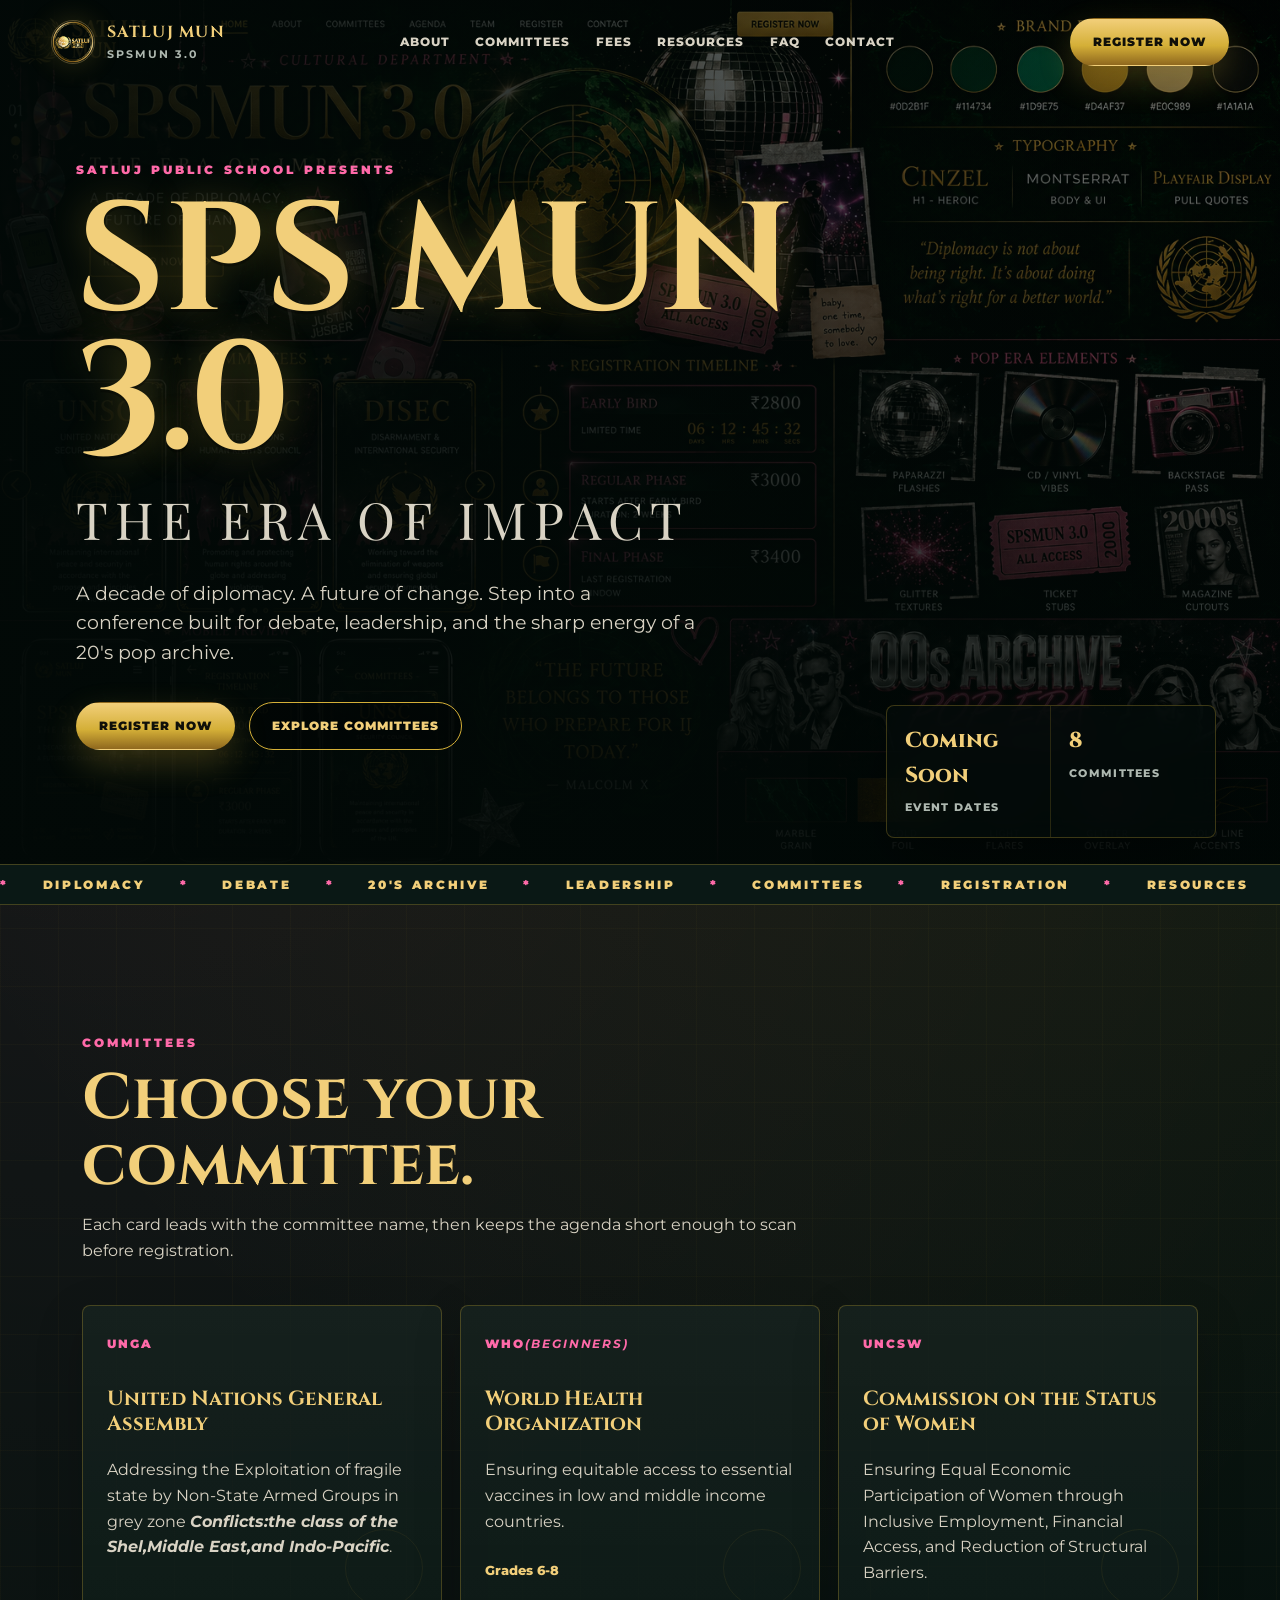
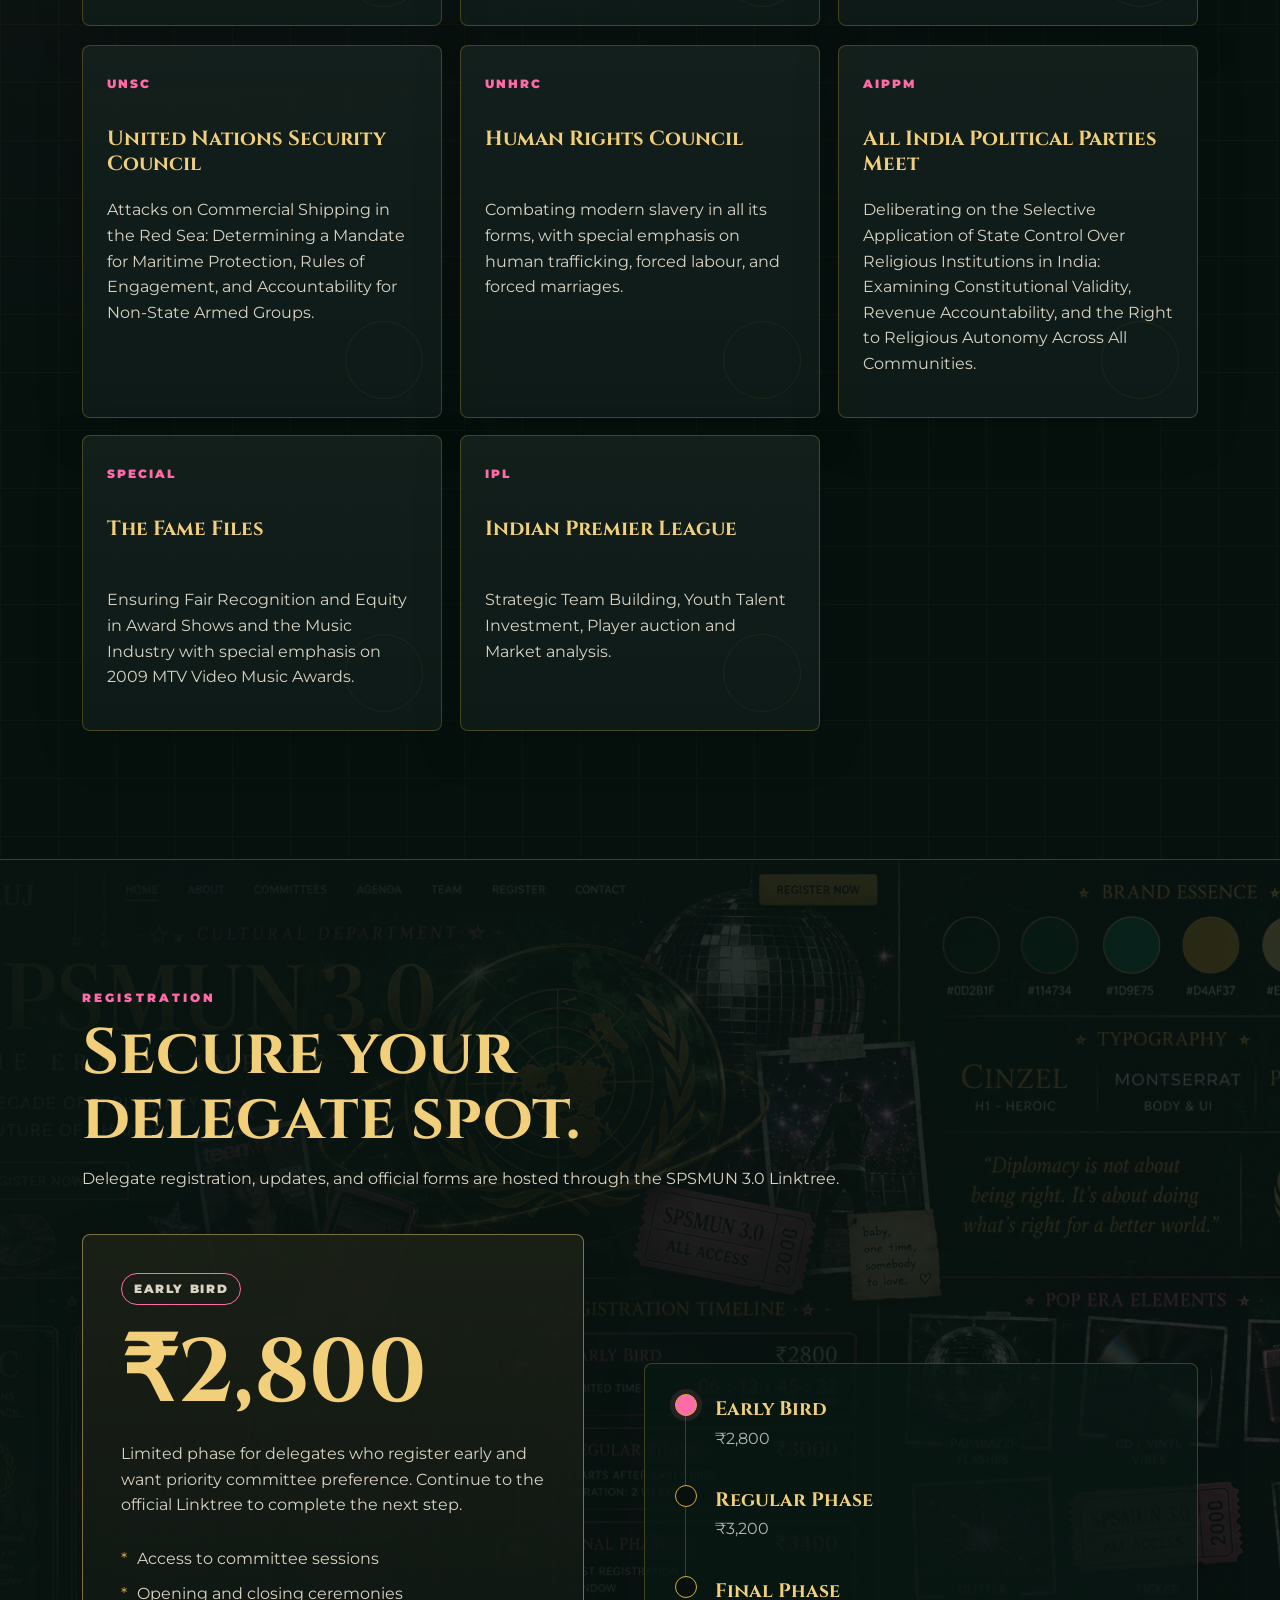
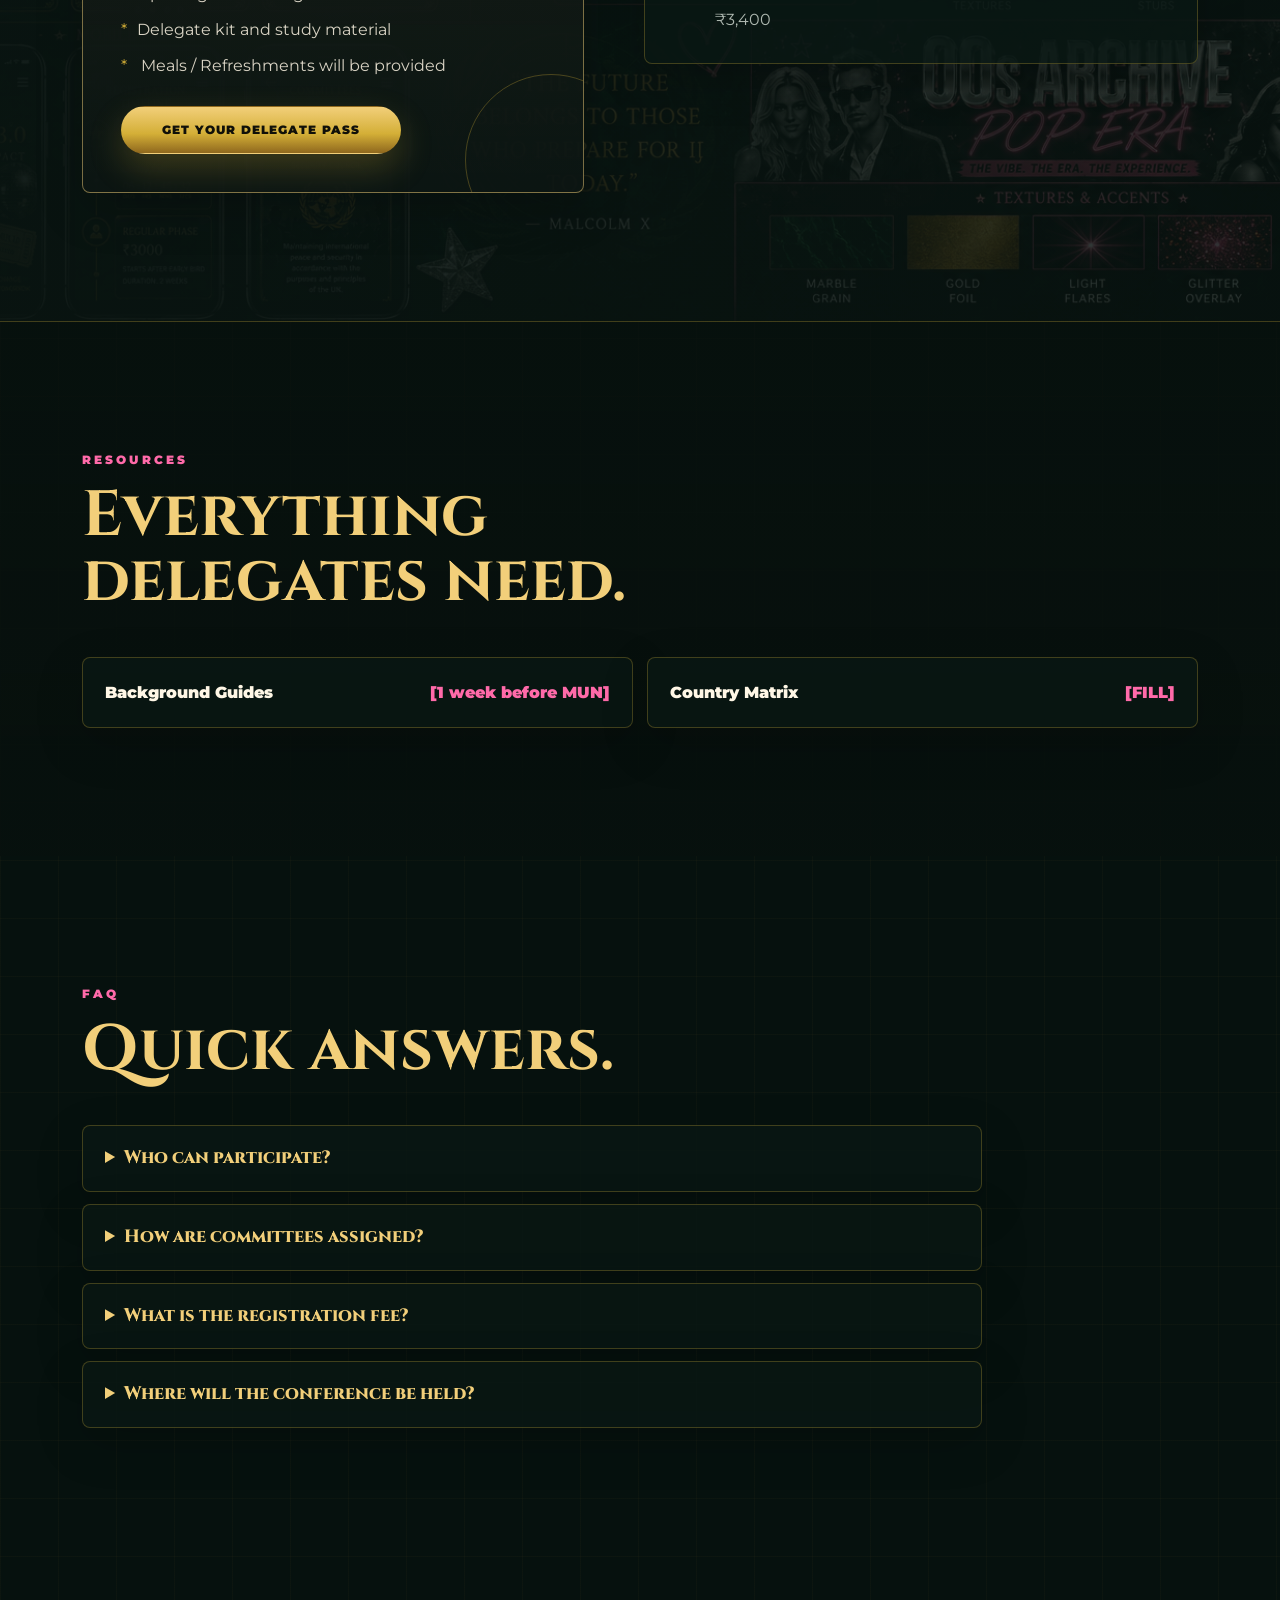
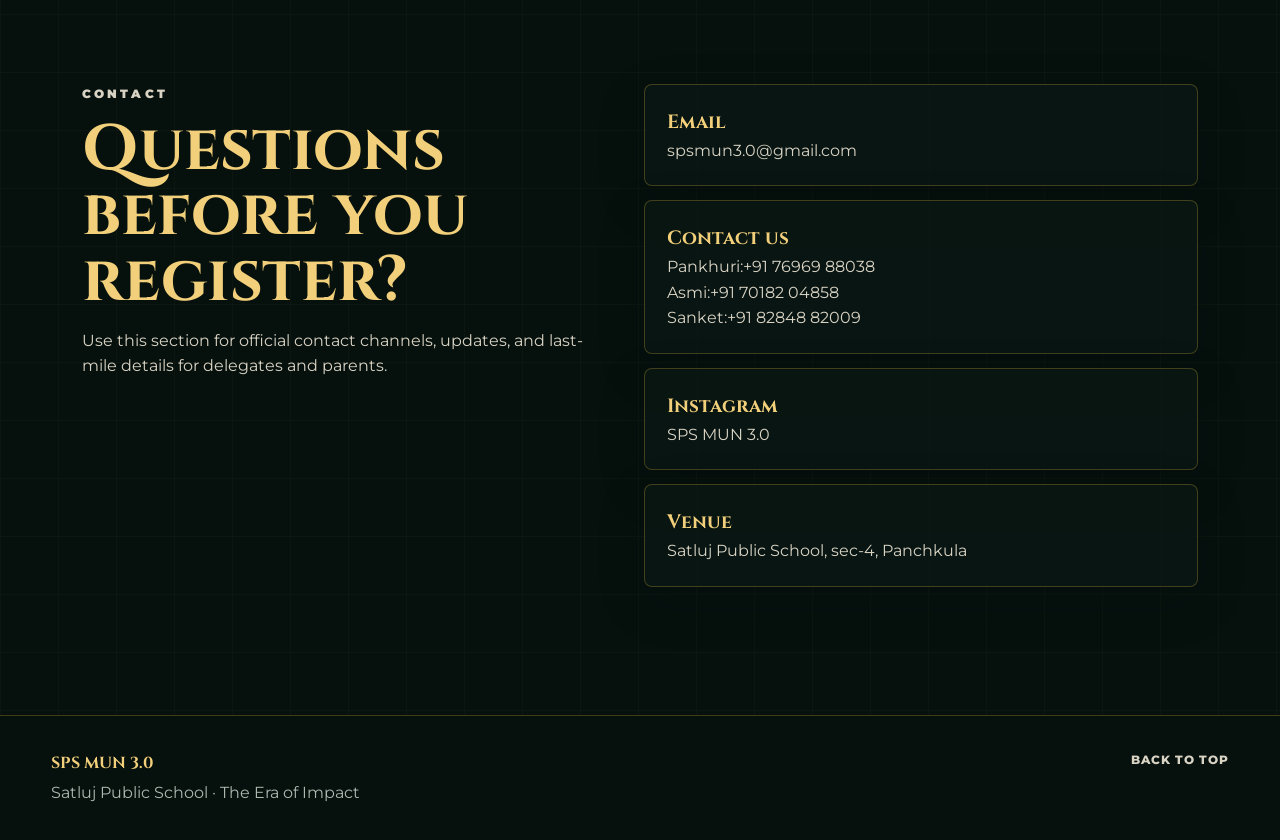
==== index.html @ 3427bebf "Add files via upload" ====
<!DOCTYPE html>
<html lang="en">
<head>
  <meta charset="UTF-8">
  <meta name="viewport" content="width=device-width, initial-scale=1.0">
  <meta name="description" content="Register for SPS MUN 3.0 through the official SPSMUN Linktree.">
  <title>SPS MUN 3.0 | Satluj Public School</title>
  <link rel="preconnect" href="https://fonts.googleapis.com">
  <link rel="preconnect" href="https://fonts.gstatic.com" crossorigin>
  <link href="https://fonts.googleapis.com/css2?family=Cinzel:wght@500;600;700;800&family=Montserrat:wght@400;500;600;700;800&family=Playfair+Display:wght@600;700&display=swap" rel="stylesheet">
  <link rel="stylesheet" href="styles.css">
</head>
<body>
  

  <header class="site-header" data-header>
    <a class="brand" href="#home" aria-label="SPS MUN 3.0 home">
      <img src="assets/a1.png" alt="Satluj MUN crest" width="44" height="44">
      <span>
        <strong>Satluj MUN</strong>
        <small>SPSMUN 3.0</small>
      </span>
    </a>

    <nav class="desktop-nav" aria-label="Primary navigation">
      <a href="#about">About</a>
      <a href="#committees">Committees</a>
      <a href="#registration">Fees</a>
      
      <a href="#resources">Resources</a>
      <a href="#faq">FAQ</a>
      <a href="#contact">Contact</a>
    </nav>

    <a class="nav-cta" href="index2.html">Register Now</a>

    <button class="menu-toggle" type="button" aria-expanded="false" aria-controls="mobile-menu" data-menu-toggle>
      <span></span>
      <span></span>
      <span></span>
      <span class="sr-only">Open menu</span>
    </button>
  </header>

  <nav class="mobile-menu" id="mobile-menu" aria-label="Mobile navigation" data-mobile-menu>
    <a href="#home">Home</a>
    <a href="#about">About</a>
    <a href="#committees">Committees</a>
    <a href="https://linktr.ee/SPSMUN3.0">Register</a>
    <a href="#resources">Resources</a>
    <a href="#faq">FAQ</a>
    <a href="#contact">Contact</a>
  </nav>

  <main id="main">
    <section class="hero" id="home" aria-labelledby="hero-title">
      <img class="hero-bg" src="assets/ChatGPT Image May 15, 2026, 10_53_20 AM (1).png" alt="SPS MUN 3.0 dark emerald, gold, and pop-era visual direction board.">
      <div class="hero-shade"></div>
      <div class="hero-content reveal">
        <p class="eyebrow">Satluj Public School presents</p>
        <h1 id="hero-title">SPS MUN 3.0</h1>
        <p class="hero-kicker">The Era of Impact</p>
        <p class="hero-copy">A decade of diplomacy. A future of change. Step into a conference built for debate, leadership, and the sharp energy of a 20's pop archive.</p>
        <div class="hero-actions" aria-label="Primary actions">
          <a class="btn btn-primary" href="index2.html">Register Now</a>
          <a class="btn btn-secondary" href="#committees">Explore Committees</a>
        </div>
      </div>

      <div class="hero-panel" aria-label="Event snapshot">
        <div>
          <span>Coming Soon</span>
          <small>Event Dates</small>
        </div>
        <div>
          <span>8</span>
          <small>Committees</small>
        </div>
      </div>
    </section>

    <section class="ticker" aria-label="Event highlights">
      <div class="ticker-track">
        <span>Diplomacy</span>
        <span>Debate</span>
        <span>20's Archive</span>
        <span>Leadership</span>
        <span>Committees</span>
        <span>Registration</span>
        <span>Resources</span>
        <span>Satluj Public School</span>
      </div>
    </section>

 
    

    <section class="section" id="committees">
      <div class="section-heading reveal">
        <p class="eyebrow">Committees</p>
        <h2>Choose your committee.</h2>
        <p>Each card leads with the committee name, then keeps the agenda short enough to scan before registration.</p>
      </div>

      <div class="committee-grid">
        <article class="committee-card reveal">
          <span>UNGA</span>
          <h3>United Nations General Assembly</h3>
          <p>Addressing the Exploitation of fragile state by Non-State Armed Groups in grey zone <b><em>Conflicts:the class of the Shel,Middle East,and Indo-Pacific</em></b>.</p>
        </article>
        <article class="committee-card reveal">
          <span>WHO <b><em>(Beginners)</em></b></span>
          <h3>World Health Organization</h3>
          <p>Ensuring equitable access to essential vaccines in low and middle income countries.</p>
          <small>Grades 6-8</small>
        </article>
        <article class="committee-card reveal">
          <span>UNCSW</span>
          <h3>Commission on the Status of Women</h3>
          <p>Ensuring Equal Economic Participation of Women through Inclusive Employment, Financial Access, and Reduction of Structural Barriers.</p>
        </article>
        <article class="committee-card reveal">
          <span>UNSC</span>
          <h3>United Nations Security Council</h3>
          <p>Attacks on Commercial Shipping in the Red Sea: Determining a Mandate for Maritime Protection, Rules of Engagement, and Accountability for Non-State Armed Groups.</p>
        </article>
        <article class="committee-card reveal">
          <span>UNHRC</span>
          <h3>Human Rights Council</h3>
          <p>Combating modern slavery in all its forms, with special emphasis on human trafficking, forced labour, and forced marriages.</p>
        </article>
        <article class="committee-card reveal">
          <span>AIPPM</span>
          <h3>All India Political Parties Meet</h3>
          <p>Deliberating on the Selective Application of State Control Over Religious Institutions in India: Examining Constitutional Validity, Revenue Accountability, and the Right to Religious Autonomy Across All Communities.</p>
        </article>
        <article class="committee-card reveal">
          <span>Special</span>
          <h3>The Fame Files</h3>
          <p>Ensuring Fair Recognition and Equity in Award Shows and the Music Industry with special emphasis on 2009 MTV Video Music Awards.</p>
        </article>
        <article class="committee-card reveal">
          <span>IPL</span>
          <h3>Indian Premier League</h3>
          <p>Strategic Team Building, Youth Talent Investment, Player auction and Market analysis.</p>
        </article>
        
      </div>
    </section>

    <section class="section registration-section" id="registration">
      <div class="section-heading reveal">
        <p class="eyebrow">Registration</p>
        <h2>Secure your delegate spot.</h2>
        <p>Delegate registration, updates, and official forms are hosted through the SPSMUN 3.0 Linktree.</p>
      </div>

      <div class="registration-layout">
        <article class="fee-card reveal">
          <p class="fee-label">Early Bird</p>
          <h3>₹2,800</h3>
          <p>Limited phase for delegates who register early and want priority committee preference. Continue to the official Linktree to complete the next step.</p>
          <ul>
            <li>Access to committee sessions</li>
            <li>Opening and closing ceremonies</li>
            <li>Delegate kit and study material</li>
            <li> Meals / Refreshments will be provided</li>
          </ul>
          <a class="btn btn-primary register-link" href="index2.html" aria-label="Open official SPSMUN 3.0 registration Linktree">Get your Delegate pass</a>
        </article>

        <div class="timeline reveal" aria-label="Registration timeline">
          <div class="timeline-item active">
            <span></span>
            <div>
              <strong>Early Bird</strong>
              <p>₹2,800</p>
            </div>
          </div>
          <div class="timeline-item">
            <span></span>
            <div>
              <strong>Regular Phase</strong>
              <p>₹3,200</p>
            </div>
          </div>
          <div class="timeline-item">
            <span></span>
            <div>
              <strong>Final Phase</strong>
              <p>₹3,400</p>
            </div>
          </div>
        </div>
      </div>
    </section>

    

    <section class="section resources-section" id="resources">
      <div class="section-heading reveal">
        <p class="eyebrow">Resources</p>
        <h2>Everything delegates need.</h2>
      </div>
      <div class="resource-list reveal">
        <a href="#">Background Guides <span>[1 week before MUN]</span></a>
        
        <a href="https://docs.google.com/spreadsheets/d/1QptXQSOwBFwCyGFg4id6f7qT8u59TBu89OL2DDgtGF0/edit?copiedFromTrash=&gid=448472170#gid=448472170">Country Matrix <span>[FILL]</span></a>
       
      </div>
    </section>

    <section class="section faq-section" id="faq">
      <div class="section-heading reveal">
        <p class="eyebrow">FAQ</p>
        <h2>Quick answers.</h2>
      </div>
      <div class="faq-list reveal">
        <details>
          <summary>Who can participate?</summary>
          <p>From 5th grade to 1st Year Collage.</p>
        </details>
        <details>
          <summary>How are committees assigned?</summary>
          <p>Delegates submit preferences during registration. Final allocation can consider experience, grade, and availability.</p>
        </details>
        <details>
          <summary>What is the registration fee?</summary>
          <p>Early Bird: ₹2,800. Regular Phase: ₹3,200. Final Phase: ₹3,400. Use the official registration Linktree for the latest form and instructions.</p>
        </details>
        <details>
          <summary>Where will the conference be held?</summary>
          <p>Satluj Public School ,sec-4 ,Panchkula</p>
        </details>
      </div>
    </section>

    <section class="section contact-section" id="contact">
      <div class="contact-copy reveal">
        <p class="eyebrow">Contact</p>
        <h2>Questions before you register?</h2>
        <p>Use this section for official contact channels, updates, and last-mile details for delegates and parents.</p>
      </div>
      <div class="contact-grid reveal">
        <a href ="" aria-label="Email placeholder">
          <strong>Email</strong>
          <span>spsmun3.0@gmail.com</span>
        </a>
        <a href="#">
          <strong>Contact us</strong>
          <span>Pankhuri:+91 76969 88038 <br>Asmi:+91 70182 04858 <br>Sanket:+91 82848 82009</span>
        </a>
        <a href="https://www.instagram.com/spsmun3.0/">
          <strong>Instagram</strong>
          <span>SPS MUN 3.0</span>
        </a>
        <a href="#">
          <strong>Venue</strong>
          <span>Satluj Public School, sec-4, Panchkula</span>
        </a>
      </div>
    </section>
  </main>

  <footer class="site-footer">
    <div>
      <strong>SPS MUN 3.0</strong>
      <p>Satluj Public School · The Era of Impact</p>
    </div>
    <a href="#home">Back to top</a>
  </footer>

  <script src="script.js"></script>
</body>
</html>
---- styles.css ----
:root {
  color-scheme: dark;
  --bg: #06110e;
  --bg-soft: #0b1d18;
  --panel: rgba(9, 24, 20, 0.78);
  --panel-strong: rgba(12, 31, 26, 0.94);
  --gold: #d4af37;
  --gold-light: #f2cf7a;
  --gold-deep: #8f681e;
  --pink: #ff6aa9;
  --silver: #d9d3c4;
  --text: #fff7e6;
  --muted: #aeb8b0;
  --line: rgba(212, 175, 55, 0.28);
  --line-strong: rgba(242, 207, 122, 0.62);
  --shadow: 0 24px 70px rgba(0, 0, 0, 0.42);
  --radius: 8px;
  --max: 1180px;
}

* {
  box-sizing: border-box;
}

html {
  scroll-behavior: smooth;
}

body {
  margin: 0;
  background:
    linear-gradient(rgba(212, 175, 55, 0.03) 1px, transparent 1px),
    linear-gradient(90deg, rgba(212, 175, 55, 0.03) 1px, transparent 1px),
    radial-gradient(circle at 10% 10%, rgba(255, 106, 169, 0.08), transparent 28%),
    radial-gradient(circle at 85% 6%, rgba(212, 175, 55, 0.1), transparent 24%),
    var(--bg);
  background-size: 58px 58px, 58px 58px, auto, auto, auto;
  color: var(--text);
  font-family: "Montserrat", system-ui, sans-serif;
  line-height: 1.6;
  overflow-x: hidden;
}

body.menu-open {
  overflow: hidden;
}

a {
  color: inherit;
}

img {
  display: block;
  max-width: 100%;
}

h1,
h2,
h3,
p {
  margin-top: 0;
}

.skip-link {
  position: fixed;
  top: 12px;
  left: 12px;
  z-index: 2000;
  transform: translateY(-160%);
  padding: 10px 14px;
  border-radius: var(--radius);
  background: var(--gold-light);
  color: #07100d;
  font-weight: 800;
}

.skip-link:focus {
  transform: translateY(0);
}

.sr-only {
  position: absolute;
  width: 1px;
  height: 1px;
  padding: 0;
  margin: -1px;
  overflow: hidden;
  clip: rect(0, 0, 0, 0);
  white-space: nowrap;
  border: 0;
}

.site-header {
  position: fixed;
  inset: 0 0 auto;
  z-index: 1000;
  display: flex;
  align-items: center;
  justify-content: space-between;
  gap: 22px;
  padding: 18px clamp(18px, 4vw, 54px);
  transition: padding 220ms ease, background 220ms ease, border-color 220ms ease;
}

.site-header.is-scrolled {
  padding-block: 12px;
  border-bottom: 1px solid var(--line);
  background: rgba(6, 14, 12, 0.9);
  backdrop-filter: blur(18px);
}

.brand {
  display: inline-flex;
  align-items: center;
  gap: 12px;
  min-width: max-content;
  text-decoration: none;
}

.brand img {
  width: 44px;
  height: 44px;
  border: 1px solid rgba(242, 207, 122, 0.34);
  border-radius: 50%;
  object-fit: cover;
  box-shadow: 0 0 28px rgba(212, 175, 55, 0.2);
}

.brand-mark {
  display: grid;
  width: 42px;
  height: 42px;
  place-items: center;
  border: 1px solid var(--gold);
  border-radius: 50%;
  color: var(--gold-light);
  font-family: "Cinzel", serif;
  font-size: 0.72rem;
  font-weight: 800;
  letter-spacing: 0.08em;
}

.brand strong {
  display: block;
  color: var(--gold-light);
  font-family: "Cinzel", serif;
  font-size: 1rem;
  letter-spacing: 0.08em;
  text-transform: uppercase;
}

.brand small {
  display: block;
  color: var(--muted);
  font-size: 0.68rem;
  font-weight: 700;
  letter-spacing: 0.18em;
  text-transform: uppercase;
}

.desktop-nav {
  display: flex;
  align-items: center;
  justify-content: center;
  gap: clamp(14px, 2vw, 28px);
}

.desktop-nav a,
.mobile-menu a,
.site-footer a {
  color: var(--silver);
  font-size: 0.76rem;
  font-weight: 800;
  letter-spacing: 0.08em;
  text-decoration: none;
  text-transform: uppercase;
}

.desktop-nav a {
  position: relative;
  transition: color 180ms ease;
}

.desktop-nav a::after {
  position: absolute;
  left: 0;
  bottom: -7px;
  width: 0;
  height: 1px;
  content: "";
  background: var(--pink);
  transition: width 220ms ease;
}

.desktop-nav a:hover,
.desktop-nav a:focus-visible {
  color: var(--gold-light);
}

.desktop-nav a:hover::after,
.desktop-nav a:focus-visible::after {
  width: 100%;
}

.nav-cta,
.btn {
  display: inline-flex;
  align-items: center;
  justify-content: center;
  min-height: 46px;
  padding: 13px 22px;
  border: 1px solid transparent;
  border-radius: 999px;
  font-size: 0.78rem;
  font-weight: 900;
  letter-spacing: 0.08em;
  text-decoration: none;
  text-transform: uppercase;
  transition: transform 220ms ease, box-shadow 220ms ease, background 220ms ease;
}

.nav-cta,
.btn-primary {
  background: linear-gradient(180deg, var(--gold-light), var(--gold) 58%, var(--gold-deep));
  color: #101009;
  box-shadow: 0 14px 34px rgba(212, 175, 55, 0.24);
}

.btn-secondary {
  border-color: var(--gold);
  background: rgba(0, 0, 0, 0.32);
  color: var(--gold-light);
}

.nav-cta:hover,
.btn:hover {
  transform: translateY(-2px);
  box-shadow: 0 18px 42px rgba(212, 175, 55, 0.22);
}

.menu-toggle {
  display: none;
  width: 44px;
  height: 44px;
  padding: 10px;
  border: 1px solid var(--line);
  border-radius: var(--radius);
  background: rgba(0, 0, 0, 0.2);
}

.menu-toggle span:not(.sr-only) {
  display: block;
  width: 100%;
  height: 2px;
  margin: 5px 0;
  background: var(--gold-light);
  transition: transform 220ms ease, opacity 220ms ease;
}

.menu-toggle[aria-expanded="true"] span:nth-child(1) {
  transform: translateY(7px) rotate(45deg);
}

.menu-toggle[aria-expanded="true"] span:nth-child(2) {
  opacity: 0;
}

.menu-toggle[aria-expanded="true"] span:nth-child(3) {
  transform: translateY(-7px) rotate(-45deg);
}

.mobile-menu {
  position: fixed;
  inset: 0;
  z-index: 900;
  display: grid;
  gap: 20px;
  align-content: center;
  justify-items: center;
  background: rgba(5, 14, 12, 0.96);
  opacity: 0;
  pointer-events: none;
  transform: translateY(-10px);
  transition: opacity 220ms ease, transform 220ms ease;
}

.mobile-menu.is-open {
  opacity: 1;
  pointer-events: auto;
  transform: translateY(0);
}

.hero {
  position: relative;
  min-height: 96vh;
  display: grid;
  align-items: center;
  padding: 138px clamp(20px, 6vw, 76px) 92px;
  overflow: hidden;
}

.hero-bg,
.hero-shade {
  position: absolute;
  inset: 0;
  width: 100%;
  height: 100%;
}

.hero-bg {
  object-fit: cover;
  object-position: center;
  filter: saturate(1.08) contrast(1.05);
}

.hero-shade {
  background:
    linear-gradient(90deg, rgba(2, 9, 7, 0.92) 0%, rgba(2, 9, 7, 0.7) 42%, rgba(2, 9, 7, 0.16) 100%),
    linear-gradient(180deg, rgba(2, 9, 7, 0.28), rgba(2, 9, 7, 0.86));
}

.hero-content {
  position: relative;
  z-index: 2;
  width: min(720px, 100%);
}

.eyebrow {
  margin: 0 0 14px;
  color: var(--pink);
  font-size: 0.78rem;
  font-weight: 900;
  letter-spacing: 0.25em;
  text-transform: uppercase;
}

h1 {
  margin-bottom: 8px;
  color: var(--gold-light);
  font-family: "Cinzel", serif;
  font-size: clamp(4.2rem, 12vw, 10rem);
  line-height: 0.9;
  letter-spacing: 0;
  text-shadow: 0 3px 0 rgba(0, 0, 0, 0.3), 0 0 38px rgba(212, 175, 55, 0.28);
}

.hero-kicker {
  margin-bottom: 18px;
  color: var(--silver);
  font-family: "Playfair Display", serif;
  font-size: clamp(1.4rem, 4vw, 3.2rem);
  letter-spacing: 0.14em;
  text-transform: uppercase;
}

.hero-copy {
  max-width: 620px;
  color: var(--silver);
  font-size: clamp(1rem, 1.45vw, 1.18rem);
}

.hero-actions {
  display: flex;
  flex-wrap: wrap;
  gap: 14px;
  margin-top: 34px;
}

.hero-panel {
  position: absolute;
  right: clamp(20px, 5vw, 70px);
  bottom: 26px;
  z-index: 3;
  display: grid;
  grid-template-columns: repeat(2, minmax(110px, 1fr));
  width: min(330px, calc(100% - 40px));
  border: 1px solid var(--line);
  border-radius: var(--radius);
  background: rgba(4, 12, 10, 0.72);
  backdrop-filter: blur(18px);
  box-shadow: var(--shadow);
}

.hero-panel div {
  padding: 18px;
  border-right: 1px solid rgba(212, 175, 55, 0.18);
}

.hero-panel div:last-child {
  border-right: 0;
}

.hero-panel span {
  display: block;
  color: var(--gold-light);
  font-family: "Cinzel", serif;
  font-size: 1.35rem;
  font-weight: 800;
}

.hero-panel small {
  color: var(--muted);
  font-size: 0.68rem;
  font-weight: 800;
  letter-spacing: 0.12em;
  text-transform: uppercase;
}

.ticker {
  overflow: hidden;
  border-block: 1px solid var(--line);
  background: #0a1815;
}

.ticker-track {
  display: flex;
  width: max-content;
  gap: 34px;
  padding: 10px 0;
  color: var(--gold-light);
  font-size: 0.76rem;
  font-weight: 900;
  letter-spacing: 0.22em;
  text-transform: uppercase;
  animation: marquee 26s linear infinite;
}

.ticker-track span {
  white-space: nowrap;
}

.ticker-track span::before {
  content: "*";
  margin-right: 34px;
  color: var(--pink);
}

.section {
  max-width: var(--max);
  margin: 0 auto;
  padding: clamp(76px, 10vw, 128px) clamp(20px, 4vw, 32px);
}

.section-heading {
  max-width: 760px;
  margin-bottom: 42px;
}

h2 {
  margin-bottom: 14px;
  color: var(--gold-light);
  font-family: "Cinzel", serif;
  font-size: clamp(2.1rem, 5vw, 4.4rem);
  line-height: 1.02;
}

h3 {
  color: var(--text);
  font-family: "Cinzel", serif;
  line-height: 1.2;
}

.section-heading p:not(.eyebrow),
.text-block p,
.theme-copy p,
.contact-copy p {
  color: var(--silver);
}

.intro-grid,
.theme-section,
.registration-layout,
.contact-section {
  display: grid;
  grid-template-columns: minmax(0, 0.95fr) minmax(320px, 1.05fr);
  gap: clamp(24px, 5vw, 60px);
  align-items: center;
}

.text-block {
  font-size: 1.04rem;
}

.stats-grid {
  display: grid;
  grid-template-columns: repeat(2, minmax(0, 1fr));
  gap: 14px;
}

.stat,
.committee-card,
.fee-card,
.timeline,
.day-card,
.resource-list a,
.faq-list details,
.contact-grid a,
.theme-tokens div {
  border: 1px solid var(--line);
  border-radius: var(--radius);
  background: var(--panel);
  box-shadow: 0 16px 48px rgba(0, 0, 0, 0.18);
}

.stat {
  min-height: 132px;
  padding: 20px;
}

.stat strong {
  display: block;
  color: var(--gold-light);
  font-family: "Cinzel", serif;
  font-size: 1.45rem;
}

.stat span {
  color: var(--muted);
  font-size: 0.9rem;
}

.theme-section {
  max-width: none;
  margin: 0;
  padding-inline: max(clamp(20px, 4vw, 32px), calc((100vw - var(--max)) / 2 + 32px));
  background:
    linear-gradient(135deg, rgba(17, 71, 52, 0.82), rgba(7, 16, 13, 0.96)),
    var(--bg-soft);
}

.theme-copy {
  max-width: 620px;
}

.theme-tokens {
  display: grid;
  grid-template-columns: repeat(2, minmax(0, 1fr));
  gap: 14px;
}

.theme-tokens div {
  padding: 20px;
  background: rgba(5, 13, 11, 0.56);
}

.swatch {
  display: block;
  width: 100%;
  height: 52px;
  margin-bottom: 14px;
  border: 1px solid rgba(255, 255, 255, 0.16);
  border-radius: 6px;
}

.swatch-emerald {
  background: #0d3b2b;
}

.swatch-gold {
  background: #d4af37;
}

.swatch-pink {
  background: #ff6aa9;
}

.swatch-silver {
  background: #c9c2b2;
}

.theme-tokens strong,
.theme-tokens small {
  display: block;
}

.theme-tokens small {
  color: var(--muted);
}

.committee-grid {
  display: grid;
  grid-template-columns: repeat(3, minmax(0, 1fr));
  gap: 18px;
  overflow: visible;
}

.committee-card {
  position: relative;
  min-height: 270px;
  padding: 24px;
  overflow: visible;
  isolation: isolate;
  background:
    linear-gradient(180deg, rgba(255, 255, 255, 0.045), rgba(255, 255, 255, 0.018)),
    var(--panel);
  transform: translateY(0) scale(1);
  transition:
    border-color 520ms ease,
    background 520ms ease,
    box-shadow 620ms ease,
    transform 520ms cubic-bezier(0.16, 1, 0.3, 1);
  will-change: transform, box-shadow;
}

.committee-card::before {
  position: absolute;
  inset: auto 18px 18px auto;
  width: 76px;
  height: 76px;
  content: "";
  border: 1px solid rgba(212, 175, 55, 0.34);
  border-radius: 50%;
  opacity: 0.22;
  transition: opacity 520ms ease, transform 520ms ease;
}

.committee-card::after {
  position: absolute;
  inset: -18px;
  z-index: -1;
  content: "";
  border-radius: 16px;
  background:
    radial-gradient(circle at 50% 36%, rgba(242, 207, 122, 0.42), rgba(212, 175, 55, 0.2) 34%, rgba(212, 175, 55, 0.08) 52%, transparent 76%);
  opacity: 0;
  filter: blur(20px);
  transform: scale(0.94);
  transition:
    opacity 620ms ease,
    filter 620ms ease,
    transform 620ms cubic-bezier(0.16, 1, 0.3, 1);
  pointer-events: none;
}

.committee-card:hover,
.committee-card:focus-within {
  border-color: var(--line-strong);
  background:
    linear-gradient(180deg, rgba(242, 207, 122, 0.08), rgba(255, 255, 255, 0.024)),
    var(--panel-strong);
  box-shadow:
    0 0 0 1px rgba(242, 207, 122, 0.14),
    0 20px 64px rgba(0, 0, 0, 0.48);
  transform: translateY(-10px) scale(1.035);
  animation: committee-popup 520ms cubic-bezier(0.16, 1, 0.3, 1);
}

.committee-card:hover::before,
.committee-card:focus-within::before {
  opacity: 0.42;
  transform: rotate(10deg) scale(1.08);
}

.committee-card:hover::after,
.committee-card:focus-within::after {
  opacity: 1;
  filter: blur(26px);
  transform: scale(1);
}

.committee-card span {
  display: inline-flex;
  margin-bottom: 34px;
  color: var(--pink);
  font-size: 0.76rem;
  font-weight: 900;
  letter-spacing: 0.16em;
  text-transform: uppercase;
}

.committee-card h3 {
  min-height: 58px;
  margin-bottom: 12px;
  color: var(--gold-light);
  font-size: 1.28rem;
}

.committee-card p,
.committee-card small,
.day-card p,
.day-card small,
.fee-card p,
.fee-card li {
  color: var(--silver);
}

.committee-card small,
.day-card small {
  display: inline-block;
  margin-top: 10px;
  color: var(--gold-light);
  font-weight: 800;
}

.registration-section {
  max-width: none;
  margin: 0;
  padding-inline: max(clamp(20px, 4vw, 32px), calc((100vw - var(--max)) / 2 + 32px));
  border-block: 1px solid var(--line);
  background:
    linear-gradient(90deg, rgba(9, 20, 17, 0.96), rgba(9, 20, 17, 0.82)),
    url("assets/ChatGPT Image May 15, 2026, 10_53_20 AM (1).png") center / cover;
}

.fee-card {
  position: relative;
  padding: clamp(24px, 4vw, 38px);
  overflow: hidden;
  border-color: rgba(242, 207, 122, 0.48);
  background:
    linear-gradient(180deg, rgba(242, 207, 122, 0.08), rgba(255, 255, 255, 0.018)),
    rgba(7, 17, 14, 0.88);
}

.fee-card::after {
  position: absolute;
  right: -54px;
  bottom: -54px;
  width: 170px;
  height: 170px;
  content: "";
  border: 1px solid rgba(212, 175, 55, 0.3);
  border-radius: 50%;
}

.fee-card > * {
  position: relative;
  z-index: 1;
}

.fee-label {
  display: inline-flex;
  margin-bottom: 16px;
  padding: 6px 12px;
  border: 1px solid var(--pink);
  border-radius: 999px;
  color: var(--pink);
  font-size: 0.72rem;
  font-weight: 900;
  letter-spacing: 0.14em;
  text-transform: uppercase;
}

.fee-card h3 {
  margin: 0 0 12px;
  color: var(--gold-light);
  font-size: clamp(3rem, 7vw, 5.6rem);
}

.fee-card ul {
  display: grid;
  gap: 10px;
  margin: 28px 0;
  padding: 0;
  list-style: none;
}

.fee-card li::before {
  content: "*";
  margin-right: 10px;
  color: var(--gold);
}

.register-link {
  width: min(100%, 280px);
}

.timeline {
  padding: 30px;
}

.timeline-item {
  position: relative;
  display: grid;
  grid-template-columns: 22px 1fr;
  gap: 18px;
  padding-bottom: 34px;
}

.timeline-item:last-child {
  padding-bottom: 0;
}

.timeline-item::after {
  position: absolute;
  top: 22px;
  bottom: 0;
  left: 10px;
  width: 1px;
  content: "";
  background: var(--line);
}

.timeline-item:last-child::after {
  display: none;
}

.timeline-item > span {
  width: 22px;
  height: 22px;
  border: 1px solid var(--gold);
  border-radius: 50%;
  background: #07100d;
}

.timeline-item.active > span {
  background: var(--pink);
  box-shadow: 0 0 0 5px rgba(255, 106, 169, 0.12);
}

.timeline-item strong {
  color: var(--gold-light);
  font-family: "Cinzel", serif;
  font-size: 1.22rem;
}

.timeline-item p {
  margin-bottom: 0;
  color: var(--muted);
}

.schedule-grid {
  display: grid;
  grid-template-columns: repeat(3, minmax(0, 1fr));
  gap: 16px;
}

.day-card {
  min-height: 260px;
  padding: 24px;
}

.day-card span {
  color: var(--pink);
  font-size: 0.72rem;
  font-weight: 900;
  letter-spacing: 0.16em;
  text-transform: uppercase;
}

.day-card h3 {
  margin-top: 18px;
  color: var(--gold-light);
  font-size: 1.55rem;
}

.resources-section {
  max-width: none;
  margin: 0;
  padding-inline: max(clamp(20px, 4vw, 32px), calc((100vw - var(--max)) / 2 + 32px));
  background:
    linear-gradient(rgba(7, 16, 13, 0.76), rgba(7, 16, 13, 0.96)),
    url("assets/ChatGPT Image May 15, 2026, 10_53_20 AM (1).png") center / cover fixed;
}

.resource-list {
  display: grid;
  grid-template-columns: repeat(2, minmax(0, 1fr));
  gap: 14px;
}

.resource-list a {
  display: flex;
  justify-content: space-between;
  gap: 20px;
  padding: 22px;
  color: var(--text);
  font-weight: 900;
  text-decoration: none;
}

.resource-list span {
  color: var(--pink);
}

.faq-list {
  display: grid;
  gap: 12px;
  max-width: 900px;
}

.faq-list details {
  padding: 18px 22px;
}

.faq-list summary {
  cursor: pointer;
  color: var(--gold-light);
  font-family: "Cinzel", serif;
  font-size: 1.12rem;
  font-weight: 800;
}

.faq-list p {
  margin: 14px 0 0;
  color: var(--silver);
}

.contact-section {
  align-items: start;
}

.contact-grid {
  display: grid;
  gap: 14px;
}

.contact-grid a {
  padding: 22px;
  text-decoration: none;
}

.contact-grid strong,
.contact-grid span {
  display: block;
}

.contact-grid strong {
  color: var(--gold-light);
  font-family: "Cinzel", serif;
  font-size: 1.2rem;
}

.contact-grid span {
  color: var(--silver);
  overflow-wrap: anywhere;
}

.site-footer {
  display: flex;
  justify-content: space-between;
  gap: 24px;
  padding: 34px clamp(20px, 4vw, 54px);
  border-top: 1px solid var(--line);
  background: #06100d;
}

.site-footer strong {
  color: var(--gold-light);
  font-family: "Cinzel", serif;
}

.site-footer p {
  margin: 4px 0 0;
  color: var(--muted);
}

.reveal {
  opacity: 0;
  transform: translateY(24px);
  transition: opacity 560ms ease, transform 560ms ease;
}

.reveal.is-visible {
  opacity: 1;
  transform: translateY(0);
}

:focus-visible {
  outline: 3px solid var(--pink);
  outline-offset: 4px;
}

@keyframes marquee {
  from {
    transform: translateX(0);
  }

  to {
    transform: translateX(-50%);
  }
}

@keyframes committee-popup {
  0% {
    transform: translateY(0) scale(1);
  }

  62% {
    transform: translateY(-12px) scale(1.045);
  }

  100% {
    transform: translateY(-10px) scale(1.035);
  }
}

@media (max-width: 980px) {
  .desktop-nav,
  .nav-cta {
    display: none;
  }

  .menu-toggle {
    display: block;
  }

  .hero {
    min-height: 100svh;
    padding-top: 118px;
  }

  .hero-shade {
    background:
      linear-gradient(180deg, rgba(2, 9, 7, 0.58), rgba(2, 9, 7, 0.9)),
      linear-gradient(90deg, rgba(2, 9, 7, 0.72), rgba(2, 9, 7, 0.36));
  }

  .hero-panel,
  .intro-grid,
  .theme-section,
  .registration-layout,
  .contact-section {
    position: relative;
    right: auto;
    bottom: auto;
    grid-template-columns: 1fr;
    width: 100%;
  }

  .hero-panel {
    margin-top: 44px;
  }

  .committee-grid,
  .schedule-grid {
    grid-template-columns: repeat(2, minmax(0, 1fr));
  }
}

@media (max-width: 680px) {
  .site-header {
    padding-inline: 16px;
  }

  .brand strong {
    font-size: 0.86rem;
  }

  .brand small {
    font-size: 0.6rem;
  }

  .hero {
    padding-inline: 18px;
  }

  h1 {
    font-size: clamp(3.6rem, 22vw, 5.4rem);
  }

  .hero-panel,
  .stats-grid,
  .theme-tokens,
  .committee-grid,
  .schedule-grid,
  .resource-list {
    grid-template-columns: 1fr;
  }

  .hero-panel div {
    border-right: 0;
    border-bottom: 1px solid rgba(212, 175, 55, 0.18);
  }

  .hero-panel div:last-child {
    border-bottom: 0;
  }

  .hero-actions,
  .btn {
    width: 100%;
  }

  .site-footer {
    display: grid;
  }
}

@media (prefers-reduced-motion: reduce) {
  *,
  *::before,
  *::after {
    scroll-behavior: auto !important;
    animation-duration: 0.001ms !important;
    animation-iteration-count: 1 !important;
    transition-duration: 0.001ms !important;
  }

  .reveal {
    opacity: 1;
    transform: none;
  }

  .committee-card:hover,
  .committee-card:focus-within {
    transform: none;
  }

  .resources-section {
    background-attachment: scroll;
  }
}
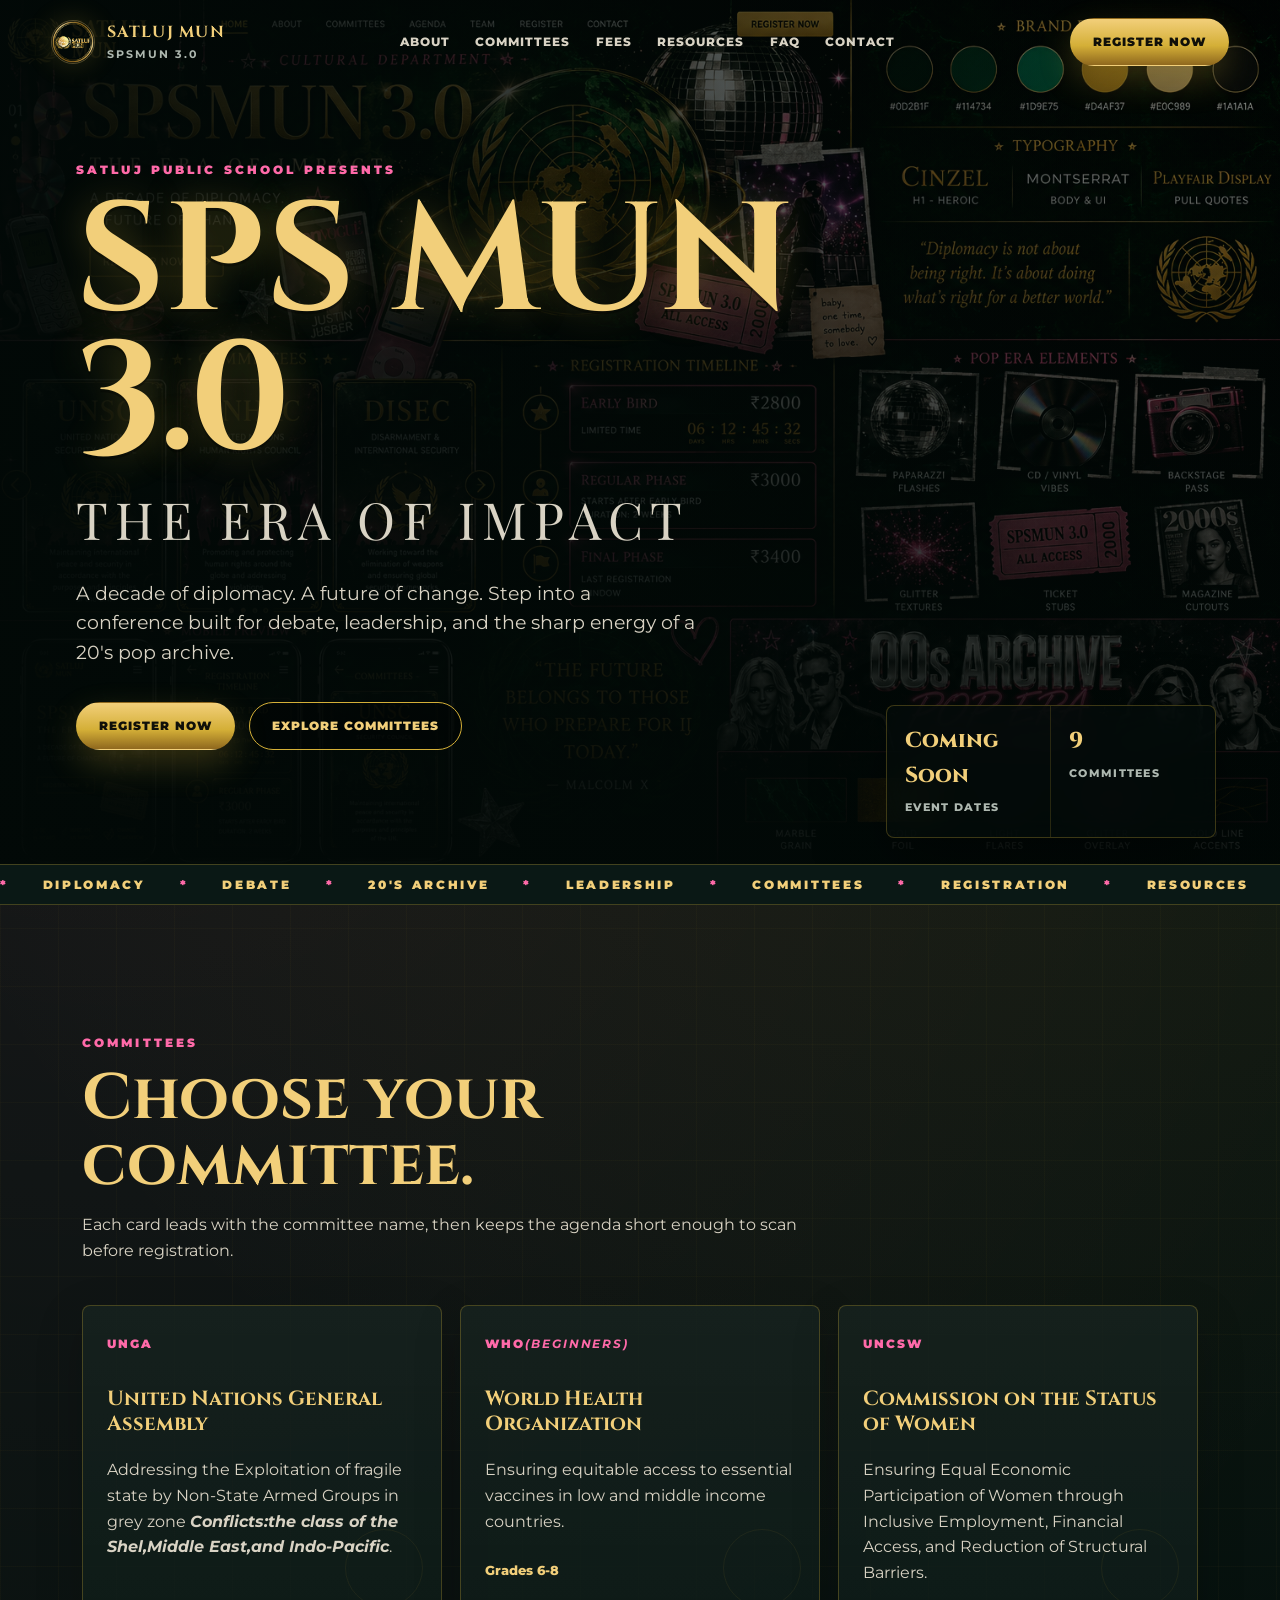
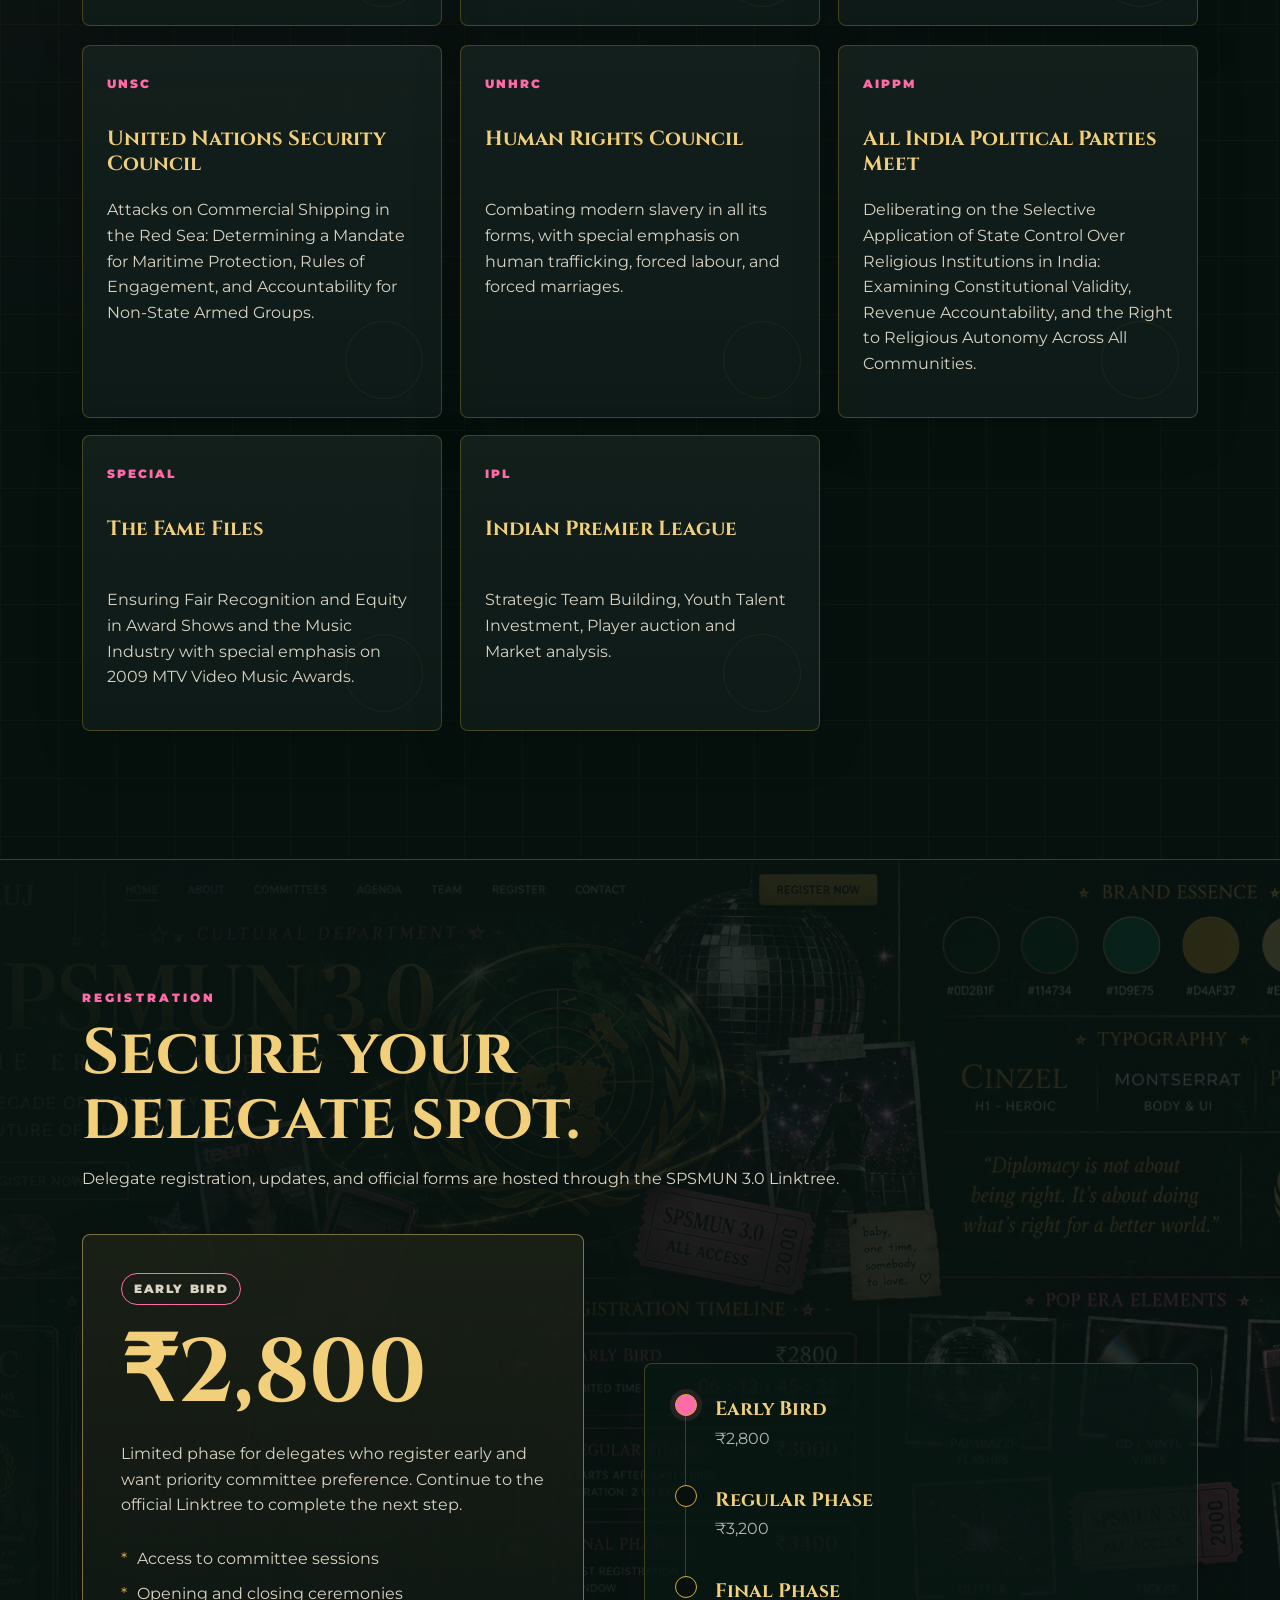
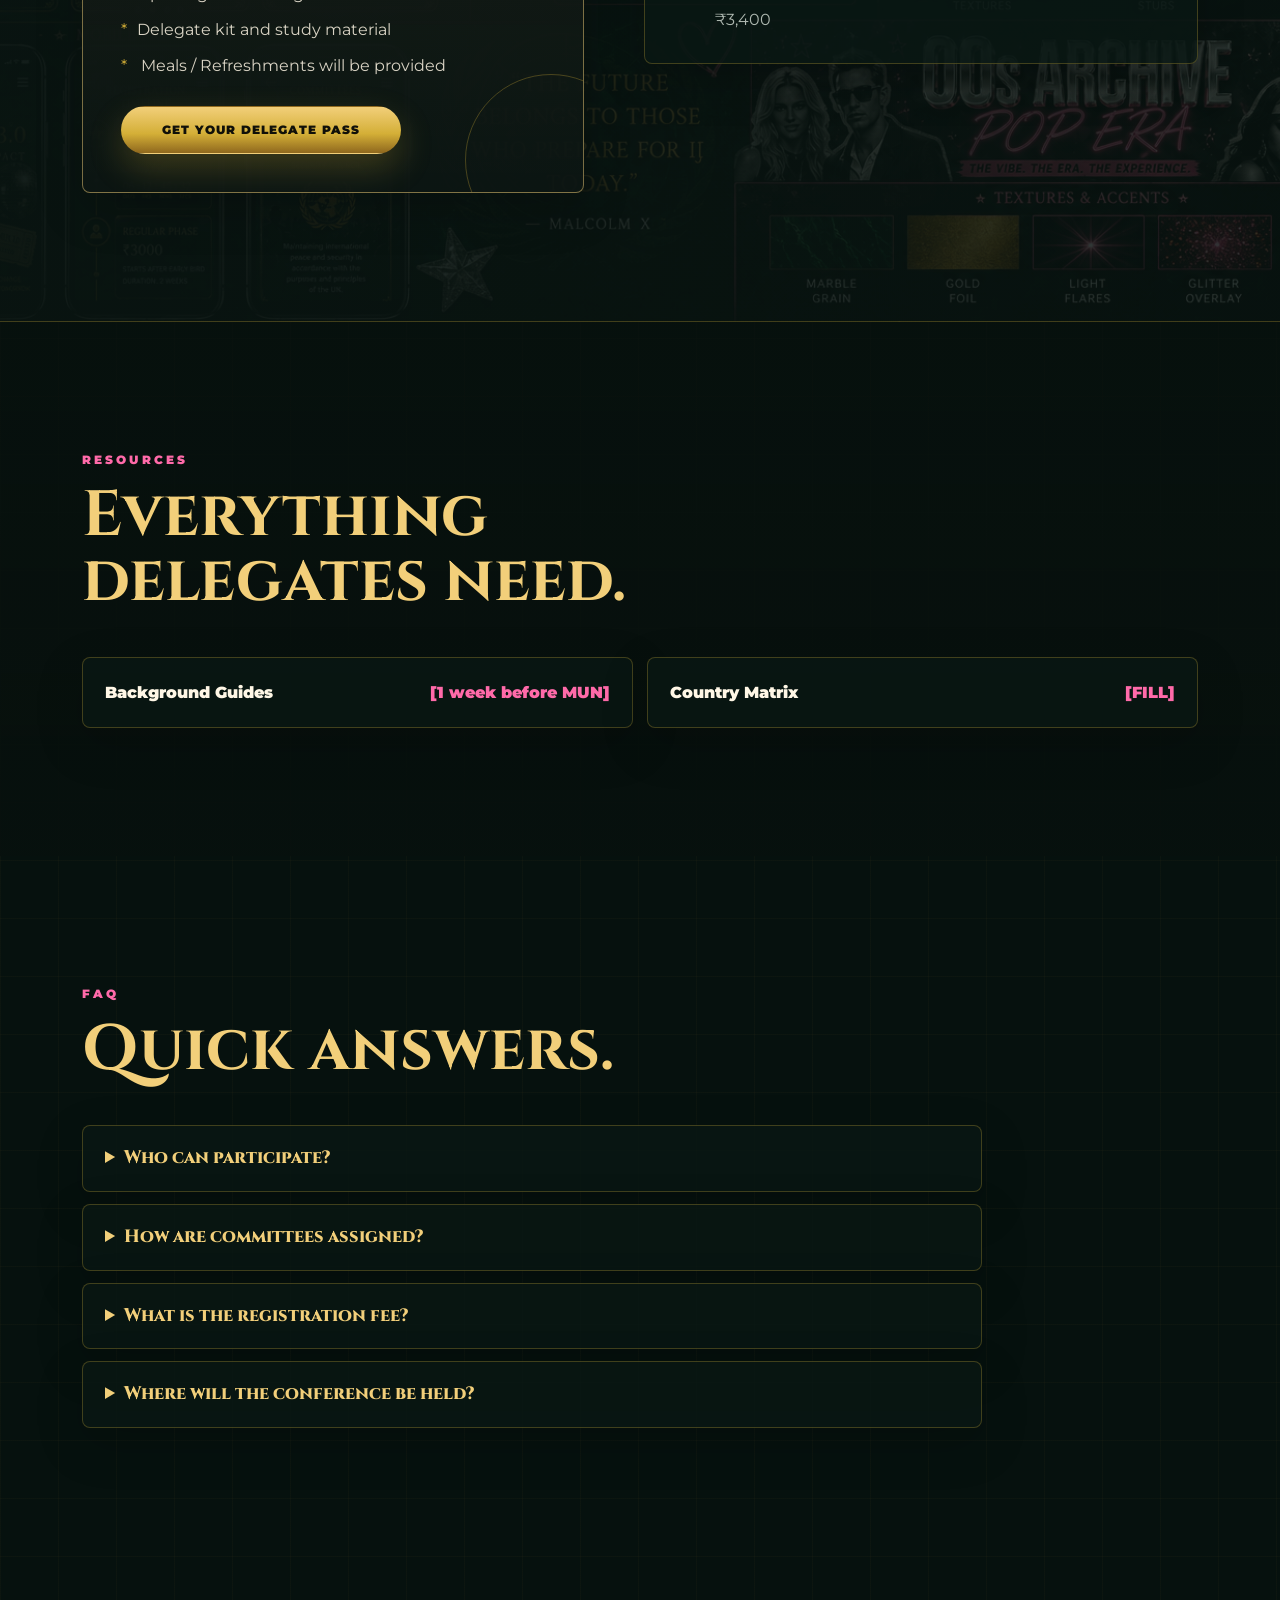
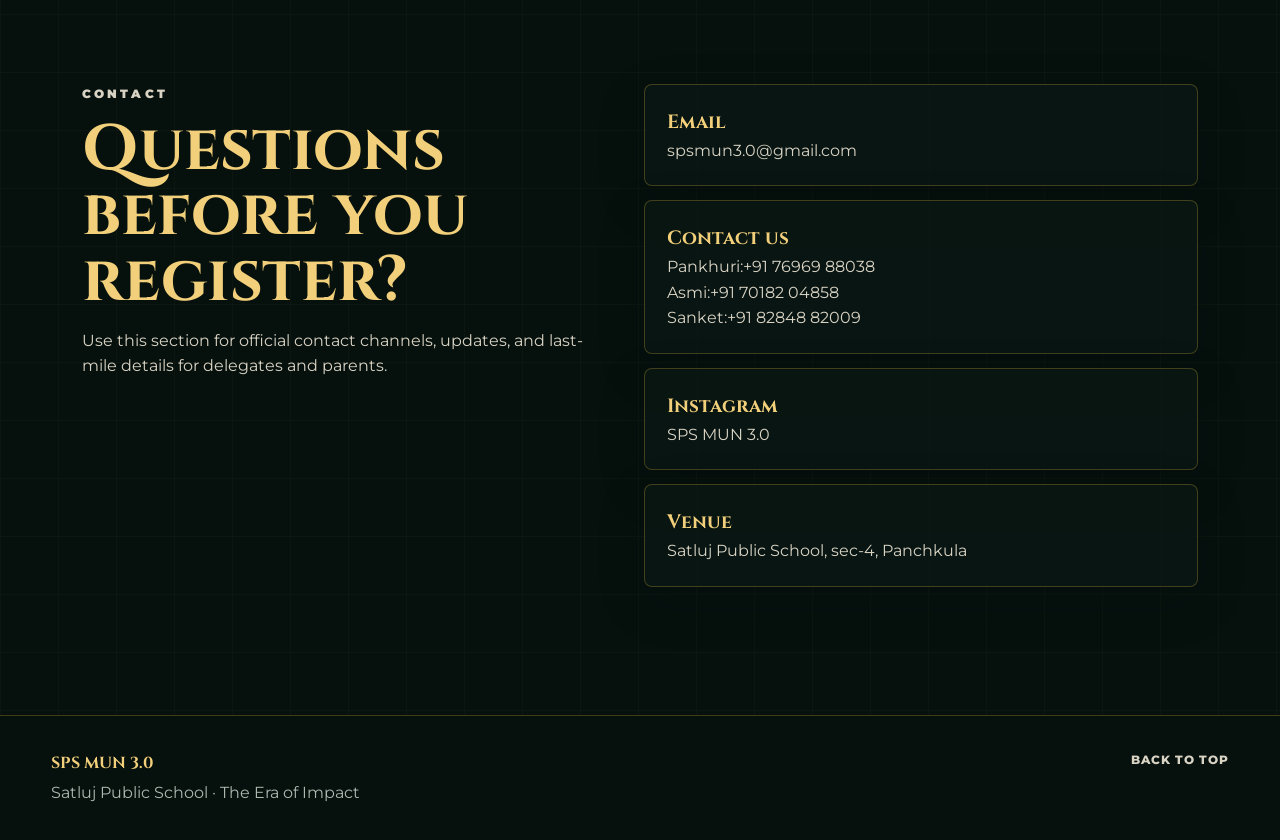
==== commit 178c0cbb: "Update index.html" ====
--- a/index.html
+++ b/index.html
@@ -74,7 +74,7 @@
           <small>Event Dates</small>
         </div>
         <div>
-          <span>8</span>
+          <span>9</span>
           <small>Committees</small>
         </div>
       </div>
